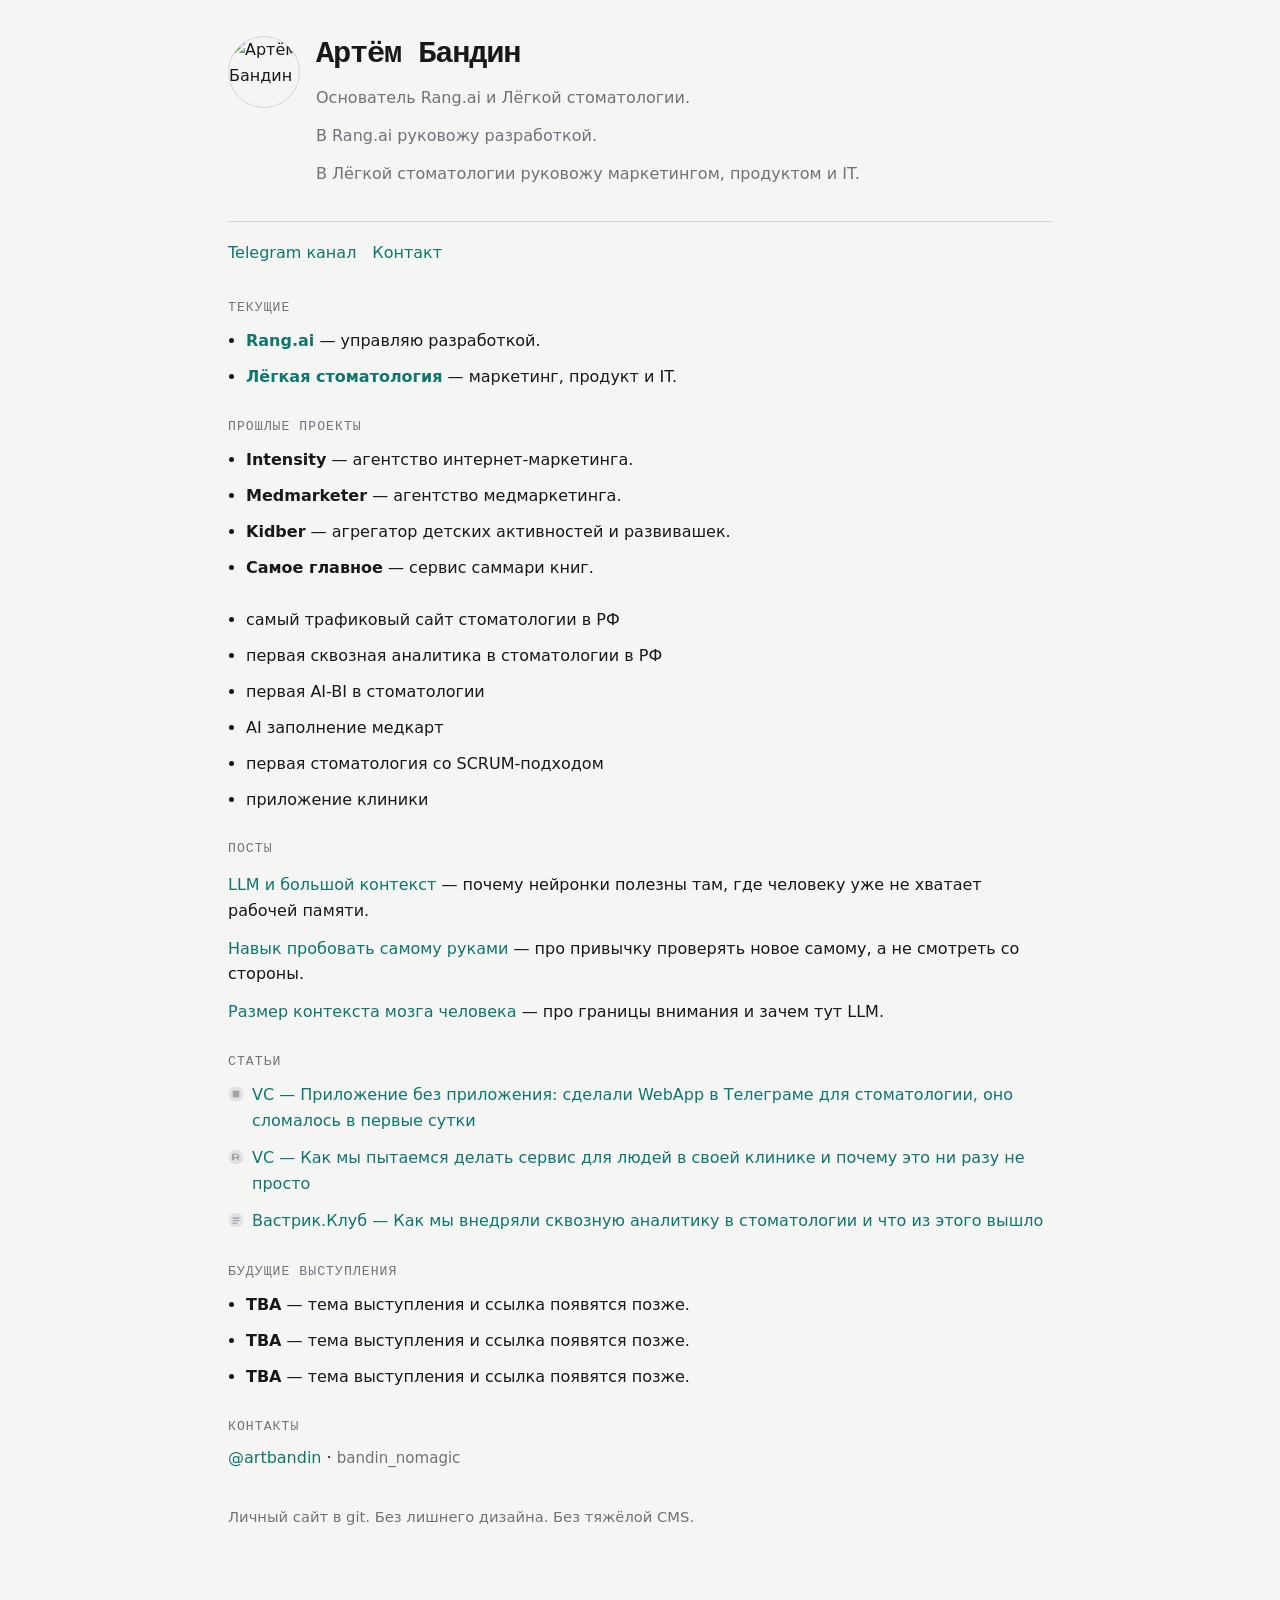
==== index.html @ 44a22ef3 "Update personal site content" ====
<!doctype html>
<html lang="ru">
<head>
  <meta charset="utf-8" />
  <meta name="viewport" content="width=device-width, initial-scale=1" />
  <meta name="robots" content="noindex, nofollow, noarchive" />
  <meta name="googlebot" content="noindex, nofollow, noarchive" />
  <title>Артём Бандин</title>
  <style>
    :root {
      --bg: #f5f5f4;
      --text: #18181b;
      --muted: #71717a;
      --accent: #0f766e;
      --line: rgba(24,24,27,.14);
      --link-bg: rgba(15,118,110,.08);
      --mono: "IBM Plex Mono", "SFMono-Regular", ui-monospace, Menlo, Consolas, monospace;
      color-scheme: light;
    }
    :root[data-theme="dark"] {
      --bg: #000000;
      --text: #e5e7eb;
      --muted: #a1a1aa;
      --accent: #f5f5f5;
      --line: rgba(255,255,255,.10);
      --link-bg: rgba(255,255,255,.05);
      color-scheme: dark;
    }
    * { box-sizing: border-box; }
    html, body { margin: 0; padding: 0; }
    body {
      font-family: Inter, ui-sans-serif, system-ui, -apple-system, BlinkMacSystemFont, "Segoe UI", sans-serif;
      background: var(--bg);
      color: var(--text);
      line-height: 1.62;
      transition: background .2s ease, color .2s ease;
    }
    .wrap { max-width: 860px; margin: 0 auto; padding: 36px 18px 64px; }
    .hero { display:grid; grid-template-columns: 72px 1fr; gap: 16px; align-items: start; padding-bottom: 22px; border-bottom: 1px solid var(--line); }
    .avatar { width: 72px; height: 72px; border-radius: 999px; object-fit: cover; border: 1px solid var(--line); display:block; }
    h1 { margin: 2px 0 0; font-size: clamp(1.25rem, 3.4vw, 1.9rem); line-height: 1.1; letter-spacing: -.04em; font-weight: 700; font-family: var(--mono); }
    p { margin: 0 0 12px; max-width: 64ch; }
    .muted { color: var(--muted); }
    .intro { margin-top: 14px; }
    .links { margin: 18px 0 30px; display:flex; flex-wrap:wrap; gap: 12px 16px; }
    a { color: var(--accent); text-decoration: none; border-bottom: 1px solid transparent; }
    a:hover { border-bottom-color: var(--accent); }
    .section { margin-top: 26px; }
    .label { display:block; margin-bottom: 8px; color: var(--muted); font-family: var(--mono); font-size: .82rem; text-transform: uppercase; letter-spacing: .08em; }
    ul { margin: 0; padding-left: 18px; }
    li { margin: 10px 0; max-width: 68ch; }
    .project { margin: 12px 0; }
    .article-item { display: flex; align-items: flex-start; gap: 8px; margin: 10px 0; }
    .site-icon { width: 16px; height: 16px; flex: 0 0 16px; margin-top: 4px; color: var(--muted); }
    .footer { margin-top: 34px; color: var(--muted); font-size: .92rem; }
    .small { font-size: .94rem; color: var(--muted); }
    @media (max-width: 700px) {
      .hero { grid-template-columns: 1fr; }
      .avatar { width: 64px; height: 64px; }
    }
  </style>
</head>
<body>
  <main class="wrap">
    <section class="hero">
      <img class="avatar" src="assets/photo.jpg" alt="Артём Бандин" />
      <div>
        <h1>Артём Бандин</h1>
        <div class="intro">
          <p class="muted">Основатель Rang.ai и Лёгкой стоматологии.</p>
          <p class="muted">В Rang.ai руковожу разработкой.</p>
          <p class="muted">В Лёгкой стоматологии руковожу маркетингом, продуктом и IT.</p>
        </div>
      </div>
    </section>

    <div class="links">
      <a href="https://t.me/bandin_nomagic" target="_blank" rel="noreferrer">Telegram канал</a>
      <a href="https://t.me/artbandin" target="_blank" rel="noreferrer">Контакт</a>
    </div>

    <div class="section">
      <span class="label">Текущие</span>
      <ul>
        <li><b><a href="https://rang.ai" target="_blank" rel="noreferrer">Rang.ai</a></b> — управляю разработкой.</li>
        <li><b><a href="https://legstom.ru" target="_blank" rel="noreferrer">Лёгкая стоматология</a></b> — маркетинг, продукт и IT.</li>
      </ul>
    </div>

    <div class="section">
      <span class="label">Прошлые проекты</span>
      <ul>
        <li><b>Intensity</b> — агентство интернет-маркетинга.</li>
        <li><b>Medmarketer</b> — агентство медмаркетинга.</li>
        <li><b>Kidber</b> — агрегатор детских активностей и развивашек.</li>
        <li><b>Самое главное</b> — сервис саммари книг.</li>
      </ul>
    </div>

    <div class="section">
      <ul>
        <li>самый трафиковый сайт стоматологии в РФ</li>
        <li>первая сквозная аналитика в стоматологии в РФ</li>
        <li>первая AI-BI в стоматологии</li>
        <li>AI заполнение медкарт</li>
        <li>первая стоматология со SCRUM-подходом</li>
        <li>приложение клиники</li>
      </ul>
    </div>

    <div class="section">
      <span class="label">Посты</span>
      <div class="project"><a href="#">LLM и большой контекст</a> — почему нейронки полезны там, где человеку уже не хватает рабочей памяти.</div>
      <div class="project"><a href="#">Навык пробовать самому руками</a> — про привычку проверять новое самому, а не смотреть со стороны.</div>
      <div class="project"><a href="#">Размер контекста мозга человека</a> — про границы внимания и зачем тут LLM.</div>
    </div>

    <div class="section">
      <span class="label">Статьи</span>
      <div class="article-item">
        <svg class="site-icon" viewBox="0 0 24 24" aria-hidden="true"><circle cx="12" cy="12" r="11" fill="currentColor" opacity=".15"/><path d="M7 7h10v10H7z" fill="currentColor" opacity=".55"/></svg>
        <a href="https://vc.ru/dev/1240147-prilozhenie-bez-prilozheniya-sdelali-webapp-v-telegrame-dlya-stomatologii-ono-slomalos-v-pervye-sutki" target="_blank" rel="noreferrer">VC — Приложение без приложения: сделали WebApp в Телеграме для стоматологии, оно сломалось в первые сутки</a>
      </div>
      <div class="article-item">
        <svg class="site-icon" viewBox="0 0 24 24" aria-hidden="true"><circle cx="12" cy="12" r="11" fill="currentColor" opacity=".15"/><path d="M6 17V7h6.5c2.7 0 4.5 1.6 4.5 4 0 1.6-.8 2.9-2.1 3.5L18 17h-3l-2-2.7H9V17H6zm3-5h3.3c1.3 0 2-.6 2-1.7S13.6 8.7 12.3 8.7H9V12z" fill="currentColor" opacity=".55"/></svg>
        <a href="https://vc.ru/offline/505120-kak-my-pytaemsya-delat-servis-dlya-lyudei-v-svoei-klinike-i-pochemu-eto-ni-razu-ne-prosto" target="_blank" rel="noreferrer">VC — Как мы пытаемся делать сервис для людей в своей клинике и почему это ни разу не просто</a>
      </div>
      <div class="article-item">
        <svg class="site-icon" viewBox="0 0 24 24" aria-hidden="true"><circle cx="12" cy="12" r="11" fill="currentColor" opacity=".15"/><path d="M7 8h10v2H7V8zm0 4h10v2H7v-2zm0 4h7v2H7v-2z" fill="currentColor" opacity=".55"/></svg>
        <a href="https://vas3k.club/post/30533/" target="_blank" rel="noreferrer">Вастрик.Клуб — Как мы внедряли сквозную аналитику в стоматологии и что из этого вышло</a>
      </div>
    </div>

    <div class="section">
      <span class="label">Будущие выступления</span>
      <ul>
        <li><b>TBA</b> — тема выступления и ссылка появятся позже.</li>
        <li><b>TBA</b> — тема выступления и ссылка появятся позже.</li>
        <li><b>TBA</b> — тема выступления и ссылка появятся позже.</li>
      </ul>
    </div>

    <div class="section">
      <span class="label">Контакты</span>
      <p><a href="https://t.me/artbandin" target="_blank" rel="noreferrer">@artbandin</a> · <a class="small" href="https://t.me/bandin_nomagic" target="_blank" rel="noreferrer">bandin_nomagic</a></p>
    </div>

    <p class="footer">Личный сайт в git. Без лишнего дизайна. Без тяжёлой CMS.</p>
  </main>
</body>
</html>
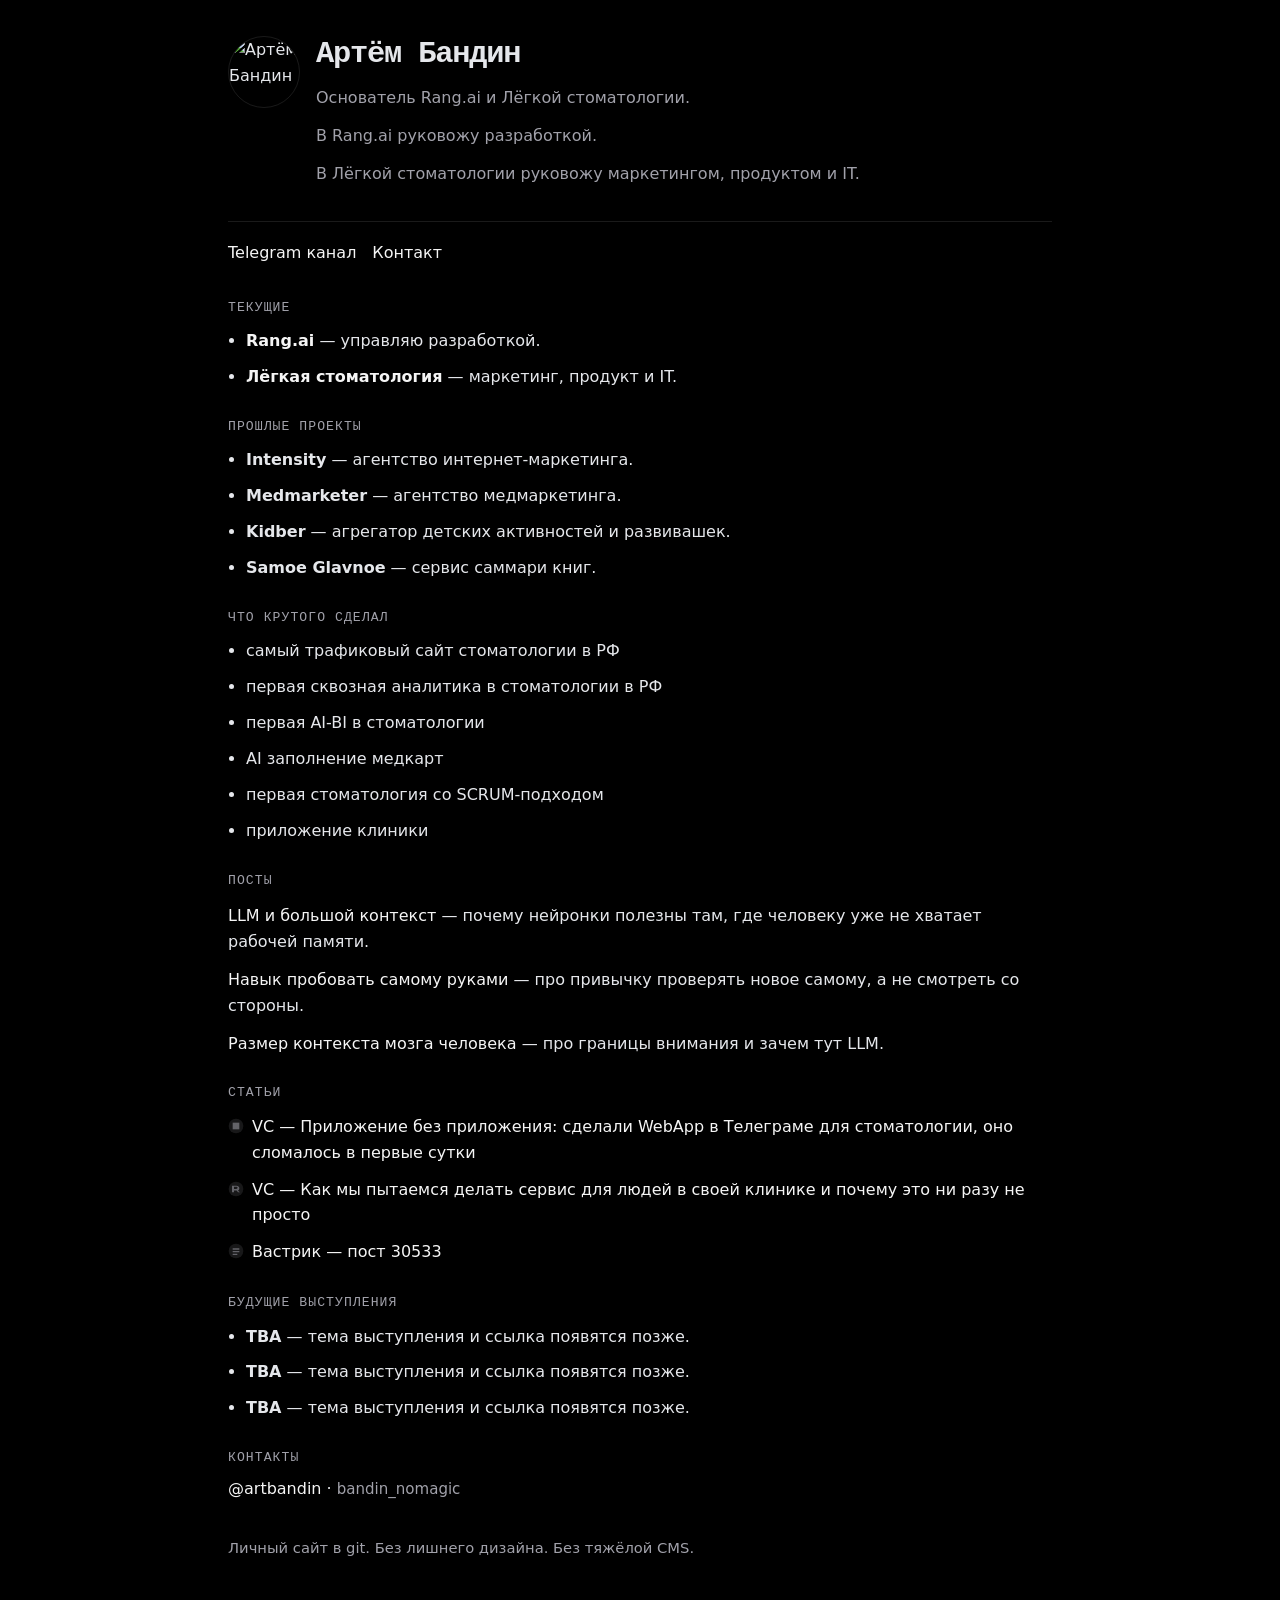
==== commit fb80dec7: "Fix default dark theme on site" ====
--- a/index.html
+++ b/index.html
@@ -1,30 +1,41 @@
 <!doctype html>
-<html lang="ru">
+<html lang="ru" data-theme="dark">
 <head>
   <meta charset="utf-8" />
   <meta name="viewport" content="width=device-width, initial-scale=1" />
   <meta name="robots" content="noindex, nofollow, noarchive" />
   <meta name="googlebot" content="noindex, nofollow, noarchive" />
+  <meta name="theme-color" content="#000000" />
   <title>Артём Бандин</title>
+  <script>
+    (function () {
+      var theme = 'dark';
+      try {
+        theme = localStorage.getItem('theme') || 'dark';
+        localStorage.setItem('theme', theme);
+      } catch (e) {}
+      document.documentElement.setAttribute('data-theme', theme);
+    })();
+  </script>
   <style>
     :root {
+      --bg: #000000;
+      --text: #e5e7eb;
+      --muted: #a1a1aa;
+      --accent: #f5f5f5;
+      --line: rgba(255,255,255,.10);
+      --link-bg: rgba(255,255,255,.05);
+      --mono: "IBM Plex Mono", "SFMono-Regular", ui-monospace, Menlo, Consolas, monospace;
+      color-scheme: dark;
+    }
+    :root[data-theme="light"] {
       --bg: #f5f5f4;
       --text: #18181b;
       --muted: #71717a;
       --accent: #0f766e;
       --line: rgba(24,24,27,.14);
       --link-bg: rgba(15,118,110,.08);
-      --mono: "IBM Plex Mono", "SFMono-Regular", ui-monospace, Menlo, Consolas, monospace;
       color-scheme: light;
-    }
-    :root[data-theme="dark"] {
-      --bg: #000000;
-      --text: #e5e7eb;
-      --muted: #a1a1aa;
-      --accent: #f5f5f5;
-      --line: rgba(255,255,255,.10);
-      --link-bg: rgba(255,255,255,.05);
-      color-scheme: dark;
     }
     * { box-sizing: border-box; }
     html, body { margin: 0; padding: 0; }
@@ -93,11 +104,12 @@
         <li><b>Intensity</b> — агентство интернет-маркетинга.</li>
         <li><b>Medmarketer</b> — агентство медмаркетинга.</li>
         <li><b>Kidber</b> — агрегатор детских активностей и развивашек.</li>
-        <li><b>Самое главное</b> — сервис саммари книг.</li>
+        <li><b>Samoe Glavnoe</b> — сервис саммари книг.</li>
       </ul>
     </div>
 
     <div class="section">
+      <span class="label">Что крутого сделал</span>
       <ul>
         <li>самый трафиковый сайт стоматологии в РФ</li>
         <li>первая сквозная аналитика в стоматологии в РФ</li>
@@ -127,7 +139,7 @@
       </div>
       <div class="article-item">
         <svg class="site-icon" viewBox="0 0 24 24" aria-hidden="true"><circle cx="12" cy="12" r="11" fill="currentColor" opacity=".15"/><path d="M7 8h10v2H7V8zm0 4h10v2H7v-2zm0 4h7v2H7v-2z" fill="currentColor" opacity=".55"/></svg>
-        <a href="https://vas3k.club/post/30533/" target="_blank" rel="noreferrer">Вастрик.Клуб — Как мы внедряли сквозную аналитику в стоматологии и что из этого вышло</a>
+        <a href="https://vas3k.club/post/30533/" target="_blank" rel="noreferrer">Вастрик — пост 30533</a>
       </div>
     </div>
 
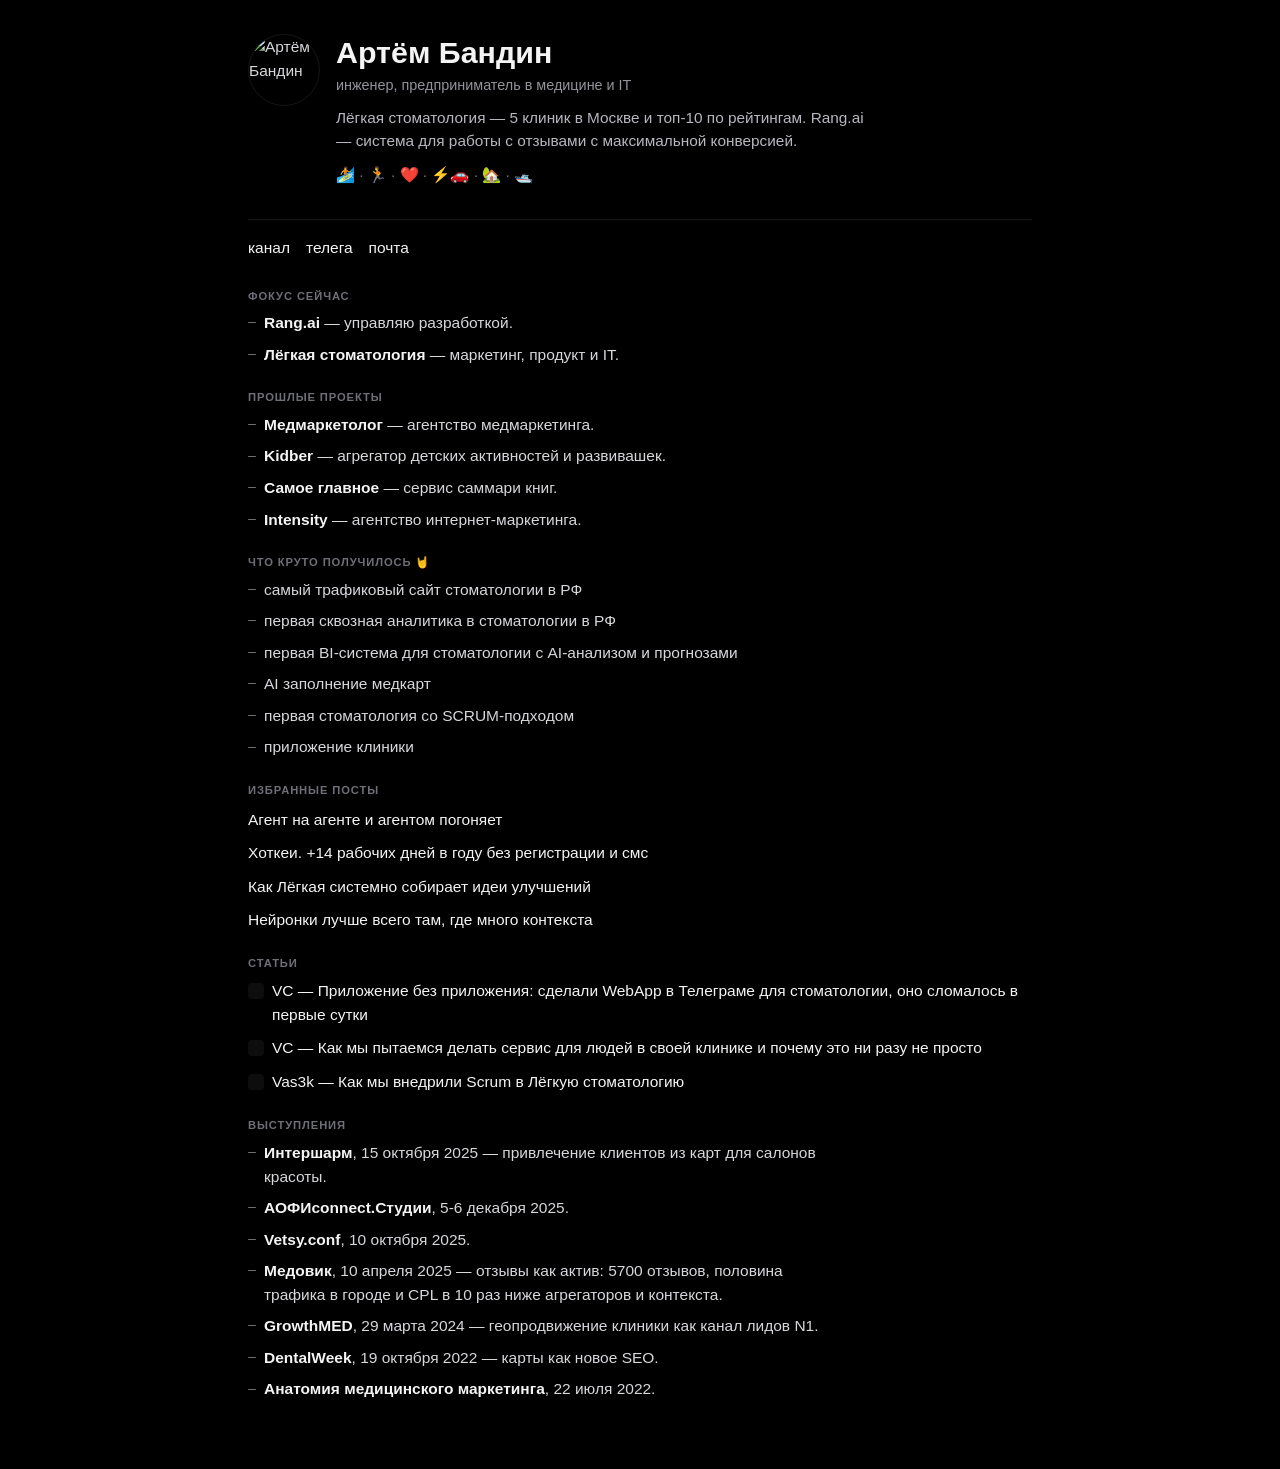
==== commit cb3fb0f4: "Update personal site content and SEO" ====
--- a/index.html
+++ b/index.html
@@ -3,10 +3,43 @@
 <head>
   <meta charset="utf-8" />
   <meta name="viewport" content="width=device-width, initial-scale=1" />
-  <meta name="robots" content="noindex, nofollow, noarchive" />
-  <meta name="googlebot" content="noindex, nofollow, noarchive" />
+  <meta name="author" content="Артём Бандин" />
+  <meta name="description" content="Артём Бандин — Rang.ai, Лёгкая стоматология, проекты, статьи, выступления и заметки о продукте, маркетинге, AI и развитии бизнеса." />
+  <meta name="robots" content="index, follow, max-image-preview:large" />
+  <meta name="googlebot" content="index, follow, max-image-preview:large" />
   <meta name="theme-color" content="#000000" />
-  <title>Артём Бандин</title>
+  <title>Артём Бандин — проекты, статьи и выступления</title>
+  <link rel="canonical" href="https://artbandin.github.io/artem-personal-site/" />
+  <link rel="icon" href="assets/profile-photo.svg" type="image/svg+xml" />
+  <link rel="alternate" hreflang="ru" href="https://artbandin.github.io/artem-personal-site/" />
+  <meta property="og:locale" content="ru_RU" />
+  <meta property="og:type" content="website" />
+  <meta property="og:site_name" content="Артём Бандин" />
+  <meta property="og:title" content="Артём Бандин — проекты, статьи и выступления" />
+  <meta property="og:description" content="Rang.ai, Лёгкая стоматология, прошлые проекты, статьи, выступления и заметки о продукте, маркетинге и AI." />
+  <meta property="og:url" content="https://artbandin.github.io/artem-personal-site/" />
+  <meta property="og:image" content="https://artbandin.github.io/artem-personal-site/assets/photo.jpg" />
+  <meta property="og:image:alt" content="Артём Бандин" />
+  <meta name="twitter:card" content="summary_large_image" />
+  <meta name="twitter:title" content="Артём Бандин — проекты, статьи и выступления" />
+  <meta name="twitter:description" content="Rang.ai, Лёгкая стоматология, статьи, выступления и заметки о продукте, маркетинге и AI." />
+  <meta name="twitter:image" content="https://artbandin.github.io/artem-personal-site/assets/photo.jpg" />
+  <script type="application/ld+json">
+    {
+      "@context": "https://schema.org",
+      "@type": "Person",
+      "name": "Артём Бандин",
+      "url": "https://artbandin.github.io/artem-personal-site/",
+      "image": "https://artbandin.github.io/artem-personal-site/assets/photo.jpg",
+      "jobTitle": "Основатель и продуктовый лидер",
+      "sameAs": [
+        "https://t.me/artbandin",
+        "https://t.me/bandin_nomagic",
+        "https://rang.ai",
+        "https://legstom.ru"
+      ]
+    }
+  </script>
   <script>
     (function () {
       var theme = 'dark';
@@ -20,18 +53,24 @@
   <style>
     :root {
       --bg: #000000;
-      --text: #e5e7eb;
-      --muted: #a1a1aa;
-      --accent: #f5f5f5;
-      --line: rgba(255,255,255,.10);
+      --text: #d7d7dc;
+      --strong: #f4f4f5;
+      --muted: #92929a;
+      --faint: #6f6f78;
+      --accent: #f4f4f5;
+      --line: rgba(255,255,255,.085);
       --link-bg: rgba(255,255,255,.05);
       --mono: "IBM Plex Mono", "SFMono-Regular", ui-monospace, Menlo, Consolas, monospace;
+      --sans: "Söhne", "Inter", "SF Pro Text", -apple-system, BlinkMacSystemFont, "Segoe UI", sans-serif;
+      --display: "Söhne", "Inter Display", "SF Pro Display", -apple-system, BlinkMacSystemFont, "Segoe UI", sans-serif;
       color-scheme: dark;
     }
     :root[data-theme="light"] {
       --bg: #f5f5f4;
       --text: #18181b;
+      --strong: #09090b;
       --muted: #71717a;
+      --faint: #a1a1aa;
       --accent: #0f766e;
       --line: rgba(24,24,27,.14);
       --link-bg: rgba(15,118,110,.08);
@@ -40,58 +79,71 @@
     * { box-sizing: border-box; }
     html, body { margin: 0; padding: 0; }
     body {
-      font-family: Inter, ui-sans-serif, system-ui, -apple-system, BlinkMacSystemFont, "Segoe UI", sans-serif;
+      font-family: var(--sans);
       background: var(--bg);
       color: var(--text);
-      line-height: 1.62;
+      font-size: 15.5px;
+      line-height: 1.52;
+      letter-spacing: 0;
+      font-feature-settings: "kern" 1, "liga" 1, "calt" 1;
+      -webkit-font-smoothing: antialiased;
+      text-rendering: optimizeLegibility;
       transition: background .2s ease, color .2s ease;
     }
-    .wrap { max-width: 860px; margin: 0 auto; padding: 36px 18px 64px; }
-    .hero { display:grid; grid-template-columns: 72px 1fr; gap: 16px; align-items: start; padding-bottom: 22px; border-bottom: 1px solid var(--line); }
+    .wrap { max-width: 820px; margin: 0 auto; padding: 34px 18px 60px; }
+    .hero { display:grid; grid-template-columns: 72px 1fr; gap: 16px; align-items: start; padding-bottom: 20px; border-bottom: 1px solid var(--line); }
     .avatar { width: 72px; height: 72px; border-radius: 999px; object-fit: cover; border: 1px solid var(--line); display:block; }
-    h1 { margin: 2px 0 0; font-size: clamp(1.25rem, 3.4vw, 1.9rem); line-height: 1.1; letter-spacing: -.04em; font-weight: 700; font-family: var(--mono); }
+    h1 { margin: 2px 0 0; color: var(--strong); font-family: var(--display); font-size: clamp(1.45rem, 3.6vw, 1.9rem); line-height: 1.08; letter-spacing: 0; font-weight: 620; }
+    .role { margin: 6px 0 0; color: var(--muted); font-size: .9rem; line-height: 1.4; }
     p { margin: 0 0 12px; max-width: 64ch; }
     .muted { color: var(--muted); }
-    .intro { margin-top: 14px; }
-    .links { margin: 18px 0 30px; display:flex; flex-wrap:wrap; gap: 12px 16px; }
+    .intro { margin-top: 12px; }
+    .intro p { font-size: clamp(.9rem, 2.25vw, .96rem); line-height: 1.48; }
+    .intro p:first-child { color: #b7b7bf; }
+    .intro p:last-child { color: var(--faint); }
+    .links { margin: 16px 0 28px; display:flex; flex-wrap:wrap; gap: 10px 16px; }
     a { color: var(--accent); text-decoration: none; border-bottom: 1px solid transparent; }
     a:hover { border-bottom-color: var(--accent); }
-    .section { margin-top: 26px; }
-    .label { display:block; margin-bottom: 8px; color: var(--muted); font-family: var(--mono); font-size: .82rem; text-transform: uppercase; letter-spacing: .08em; }
-    ul { margin: 0; padding-left: 18px; }
-    li { margin: 10px 0; max-width: 68ch; }
-    .project { margin: 12px 0; }
-    .article-item { display: flex; align-items: flex-start; gap: 8px; margin: 10px 0; }
-    .site-icon { width: 16px; height: 16px; flex: 0 0 16px; margin-top: 4px; color: var(--muted); }
+    b { color: var(--strong); font-weight: 620; }
+    .section { margin-top: 24px; }
+    .label { display:block; margin: 0 0 8px; color: var(--faint); font-family: var(--sans); font-size: .7rem; font-weight: 650; line-height: 1.3; text-transform: uppercase; letter-spacing: .08em; }
+    ul { margin: 0; padding: 0; list-style: none; }
+    li { position: relative; margin: 8px 0; padding-left: 16px; max-width: 68ch; color: var(--text); }
+    li::before { content: ""; position: absolute; left: 0; top: .72em; width: 8px; height: 1px; border-radius: 999px; background: var(--faint); }
+    .project { margin: 10px 0; color: var(--text); }
+    .article-item { display: flex; align-items: flex-start; gap: 8px; margin: 9px 0; color: var(--text); }
+    .site-icon { width: 16px; height: 16px; flex: 0 0 16px; margin-top: 4px; border-radius: 4px; background: var(--link-bg); }
     .footer { margin-top: 34px; color: var(--muted); font-size: .92rem; }
     .small { font-size: .94rem; color: var(--muted); }
     @media (max-width: 700px) {
       .hero { grid-template-columns: 1fr; }
       .avatar { width: 64px; height: 64px; }
+      .wrap { padding-top: 30px; }
     }
   </style>
 </head>
 <body>
   <main class="wrap">
     <section class="hero">
-      <img class="avatar" src="assets/photo.jpg" alt="Артём Бандин" />
+      <img class="avatar" src="assets/photo.jpg" alt="Артём Бандин" width="72" height="72" fetchpriority="high" decoding="async" />
       <div>
         <h1>Артём Бандин</h1>
+        <p class="role">инженер, предприниматель в медицине и IT</p>
         <div class="intro">
-          <p class="muted">Основатель Rang.ai и Лёгкой стоматологии.</p>
-          <p class="muted">В Rang.ai руковожу разработкой.</p>
-          <p class="muted">В Лёгкой стоматологии руковожу маркетингом, продуктом и IT.</p>
+          <p class="muted">Лёгкая стоматология — 5 клиник в Москве и топ-10 по рейтингам. Rang.ai — система для работы с отзывами с максимальной конверсией.</p>
+          <p class="muted">🏄 · 🏃 · ❤️ · ⚡🚗 · 🏡 · 🛥️</p>
         </div>
       </div>
     </section>
 
     <div class="links">
-      <a href="https://t.me/bandin_nomagic" target="_blank" rel="noreferrer">Telegram канал</a>
-      <a href="https://t.me/artbandin" target="_blank" rel="noreferrer">Контакт</a>
-    </div>
-
-    <div class="section">
-      <span class="label">Текущие</span>
+      <a href="https://t.me/bandin_nomagic" target="_blank" rel="noreferrer">канал</a>
+      <a href="https://t.me/artbandin" target="_blank" rel="noreferrer">телега</a>
+      <a href="mailto:art@bandin.ru">почта</a>
+    </div>
+
+    <div class="section">
+      <h2 class="label">Фокус сейчас</h2>
       <ul>
         <li><b><a href="https://rang.ai" target="_blank" rel="noreferrer">Rang.ai</a></b> — управляю разработкой.</li>
         <li><b><a href="https://legstom.ru" target="_blank" rel="noreferrer">Лёгкая стоматология</a></b> — маркетинг, продукт и IT.</li>
@@ -99,21 +151,21 @@
     </div>
 
     <div class="section">
-      <span class="label">Прошлые проекты</span>
-      <ul>
+      <h2 class="label">Прошлые проекты</h2>
+      <ul>
+        <li><b>Медмаркетолог</b> — агентство медмаркетинга.</li>
+        <li><b>Kidber</b> — агрегатор детских активностей и развивашек.</li>
+        <li><b>Самое главное</b> — сервис саммари книг.</li>
         <li><b>Intensity</b> — агентство интернет-маркетинга.</li>
-        <li><b>Medmarketer</b> — агентство медмаркетинга.</li>
-        <li><b>Kidber</b> — агрегатор детских активностей и развивашек.</li>
-        <li><b>Samoe Glavnoe</b> — сервис саммари книг.</li>
-      </ul>
-    </div>
-
-    <div class="section">
-      <span class="label">Что крутого сделал</span>
+      </ul>
+    </div>
+
+    <div class="section">
+      <h2 class="label">Что круто получилось 🤘</h2>
       <ul>
         <li>самый трафиковый сайт стоматологии в РФ</li>
         <li>первая сквозная аналитика в стоматологии в РФ</li>
-        <li>первая AI-BI в стоматологии</li>
+        <li>первая BI-система для стоматологии с AI-анализом и прогнозами</li>
         <li>AI заполнение медкарт</li>
         <li>первая стоматология со SCRUM-подходом</li>
         <li>приложение клиники</li>
@@ -121,43 +173,94 @@
     </div>
 
     <div class="section">
-      <span class="label">Посты</span>
-      <div class="project"><a href="#">LLM и большой контекст</a> — почему нейронки полезны там, где человеку уже не хватает рабочей памяти.</div>
-      <div class="project"><a href="#">Навык пробовать самому руками</a> — про привычку проверять новое самому, а не смотреть со стороны.</div>
-      <div class="project"><a href="#">Размер контекста мозга человека</a> — про границы внимания и зачем тут LLM.</div>
-    </div>
-
-    <div class="section">
-      <span class="label">Статьи</span>
+      <h2 class="label">Избранные посты</h2>
+      <div id="posts">
+        <div class="project"><a href="https://t.me/bandin_nomagic/70" target="_blank" rel="noreferrer">Агент на агенте и агентом погоняет</a></div>
+        <div class="project"><a href="https://t.me/bandin_nomagic/68" target="_blank" rel="noreferrer">Хоткеи. +14 рабочих дней в году без регистрации и смс</a></div>
+        <div class="project"><a href="https://t.me/bandin_nomagic/67" target="_blank" rel="noreferrer">Как Лёгкая системно собирает идеи улучшений</a></div>
+        <div class="project"><a href="https://t.me/bandin_nomagic/73" target="_blank" rel="noreferrer">Нейронки лучше всего там, где много контекста</a></div>
+      </div>
+    </div>
+
+    <div class="section">
+      <h2 class="label">Статьи</h2>
       <div class="article-item">
-        <svg class="site-icon" viewBox="0 0 24 24" aria-hidden="true"><circle cx="12" cy="12" r="11" fill="currentColor" opacity=".15"/><path d="M7 7h10v10H7z" fill="currentColor" opacity=".55"/></svg>
+        <img class="site-icon" src="https://vc.ru/assets/favicon-32x32.png" alt="" aria-hidden="true" loading="lazy" />
         <a href="https://vc.ru/dev/1240147-prilozhenie-bez-prilozheniya-sdelali-webapp-v-telegrame-dlya-stomatologii-ono-slomalos-v-pervye-sutki" target="_blank" rel="noreferrer">VC — Приложение без приложения: сделали WebApp в Телеграме для стоматологии, оно сломалось в первые сутки</a>
       </div>
       <div class="article-item">
-        <svg class="site-icon" viewBox="0 0 24 24" aria-hidden="true"><circle cx="12" cy="12" r="11" fill="currentColor" opacity=".15"/><path d="M6 17V7h6.5c2.7 0 4.5 1.6 4.5 4 0 1.6-.8 2.9-2.1 3.5L18 17h-3l-2-2.7H9V17H6zm3-5h3.3c1.3 0 2-.6 2-1.7S13.6 8.7 12.3 8.7H9V12z" fill="currentColor" opacity=".55"/></svg>
+        <img class="site-icon" src="https://vc.ru/assets/favicon-32x32.png" alt="" aria-hidden="true" loading="lazy" />
         <a href="https://vc.ru/offline/505120-kak-my-pytaemsya-delat-servis-dlya-lyudei-v-svoei-klinike-i-pochemu-eto-ni-razu-ne-prosto" target="_blank" rel="noreferrer">VC — Как мы пытаемся делать сервис для людей в своей клинике и почему это ни разу не просто</a>
       </div>
       <div class="article-item">
-        <svg class="site-icon" viewBox="0 0 24 24" aria-hidden="true"><circle cx="12" cy="12" r="11" fill="currentColor" opacity=".15"/><path d="M7 8h10v2H7V8zm0 4h10v2H7v-2zm0 4h7v2H7v-2z" fill="currentColor" opacity=".55"/></svg>
-        <a href="https://vas3k.club/post/30533/" target="_blank" rel="noreferrer">Вастрик — пост 30533</a>
-      </div>
-    </div>
-
-    <div class="section">
-      <span class="label">Будущие выступления</span>
-      <ul>
-        <li><b>TBA</b> — тема выступления и ссылка появятся позже.</li>
-        <li><b>TBA</b> — тема выступления и ссылка появятся позже.</li>
-        <li><b>TBA</b> — тема выступления и ссылка появятся позже.</li>
-      </ul>
-    </div>
-
-    <div class="section">
-      <span class="label">Контакты</span>
-      <p><a href="https://t.me/artbandin" target="_blank" rel="noreferrer">@artbandin</a> · <a class="small" href="https://t.me/bandin_nomagic" target="_blank" rel="noreferrer">bandin_nomagic</a></p>
-    </div>
-
-    <p class="footer">Личный сайт в git. Без лишнего дизайна. Без тяжёлой CMS.</p>
+        <img class="site-icon" src="https://vas3k.club/static/images/favicon/favicon-32x32.png" alt="" aria-hidden="true" loading="lazy" />
+        <a href="https://vas3k.club/post/30533/" target="_blank" rel="noreferrer">Vas3k — Как мы внедрили Scrum в Лёгкую стоматологию</a>
+      </div>
+    </div>
+
+    <div class="section">
+      <h2 class="label">Выступления</h2>
+      <ul>
+        <li><b>Интершарм</b>, 15 октября 2025 — привлечение клиентов из карт для салонов красоты.</li>
+        <li><b>АОФИconnect.Студии</b>, 5-6 декабря 2025.</li>
+        <li><b>Vetsy.conf</b>, 10 октября 2025.</li>
+        <li><b>Медовик</b>, 10 апреля 2025 — отзывы как актив: 5700 отзывов, половина трафика в городе и CPL в 10 раз ниже агрегаторов и контекста.</li>
+        <li><b>GrowthMED</b>, 29 марта 2024 — геопродвижение клиники как канал лидов N1.</li>
+        <li><b>DentalWeek</b>, 19 октября 2022 — карты как новое SEO.</li>
+        <li><b>Анатомия медицинского маркетинга</b>, 22 июля 2022.</li>
+      </ul>
+    </div>
+
   </main>
+  <script>
+    (function () {
+      var container = document.getElementById('posts');
+      if (!container) return;
+
+      function parsePost(line) {
+        var match = line.match(/^- \[([^\]]+)\]\(([^)]+)\)(?:\s+[—-]\s+(.+))?$/);
+        if (!match) return null;
+        return {
+          title: match[1],
+          url: match[2],
+          description: match[3] || ''
+        };
+      }
+
+      function renderPost(post) {
+        var item = document.createElement('div');
+        item.className = 'project';
+
+        var link = document.createElement('a');
+        link.href = post.url;
+        link.textContent = post.title;
+        if (!post.url.startsWith('#')) {
+          link.target = '_blank';
+          link.rel = 'noreferrer';
+        }
+
+        item.appendChild(link);
+        if (post.description) {
+          item.appendChild(document.createTextNode(' — ' + post.description));
+        }
+        return item;
+      }
+
+      fetch('posts.md?v=selected-2026-04-23', { cache: 'no-store' })
+        .then(function (response) {
+          if (!response.ok) throw new Error('posts.md is unavailable');
+          return response.text();
+        })
+        .then(function (markdown) {
+          var posts = markdown.split('\n').map(function (line) {
+            return parsePost(line.trim());
+          }).filter(Boolean);
+
+          if (!posts.length) return;
+          container.replaceChildren.apply(container, posts.map(renderPost));
+        })
+        .catch(function () {});
+    })();
+  </script>
 </body>
 </html>
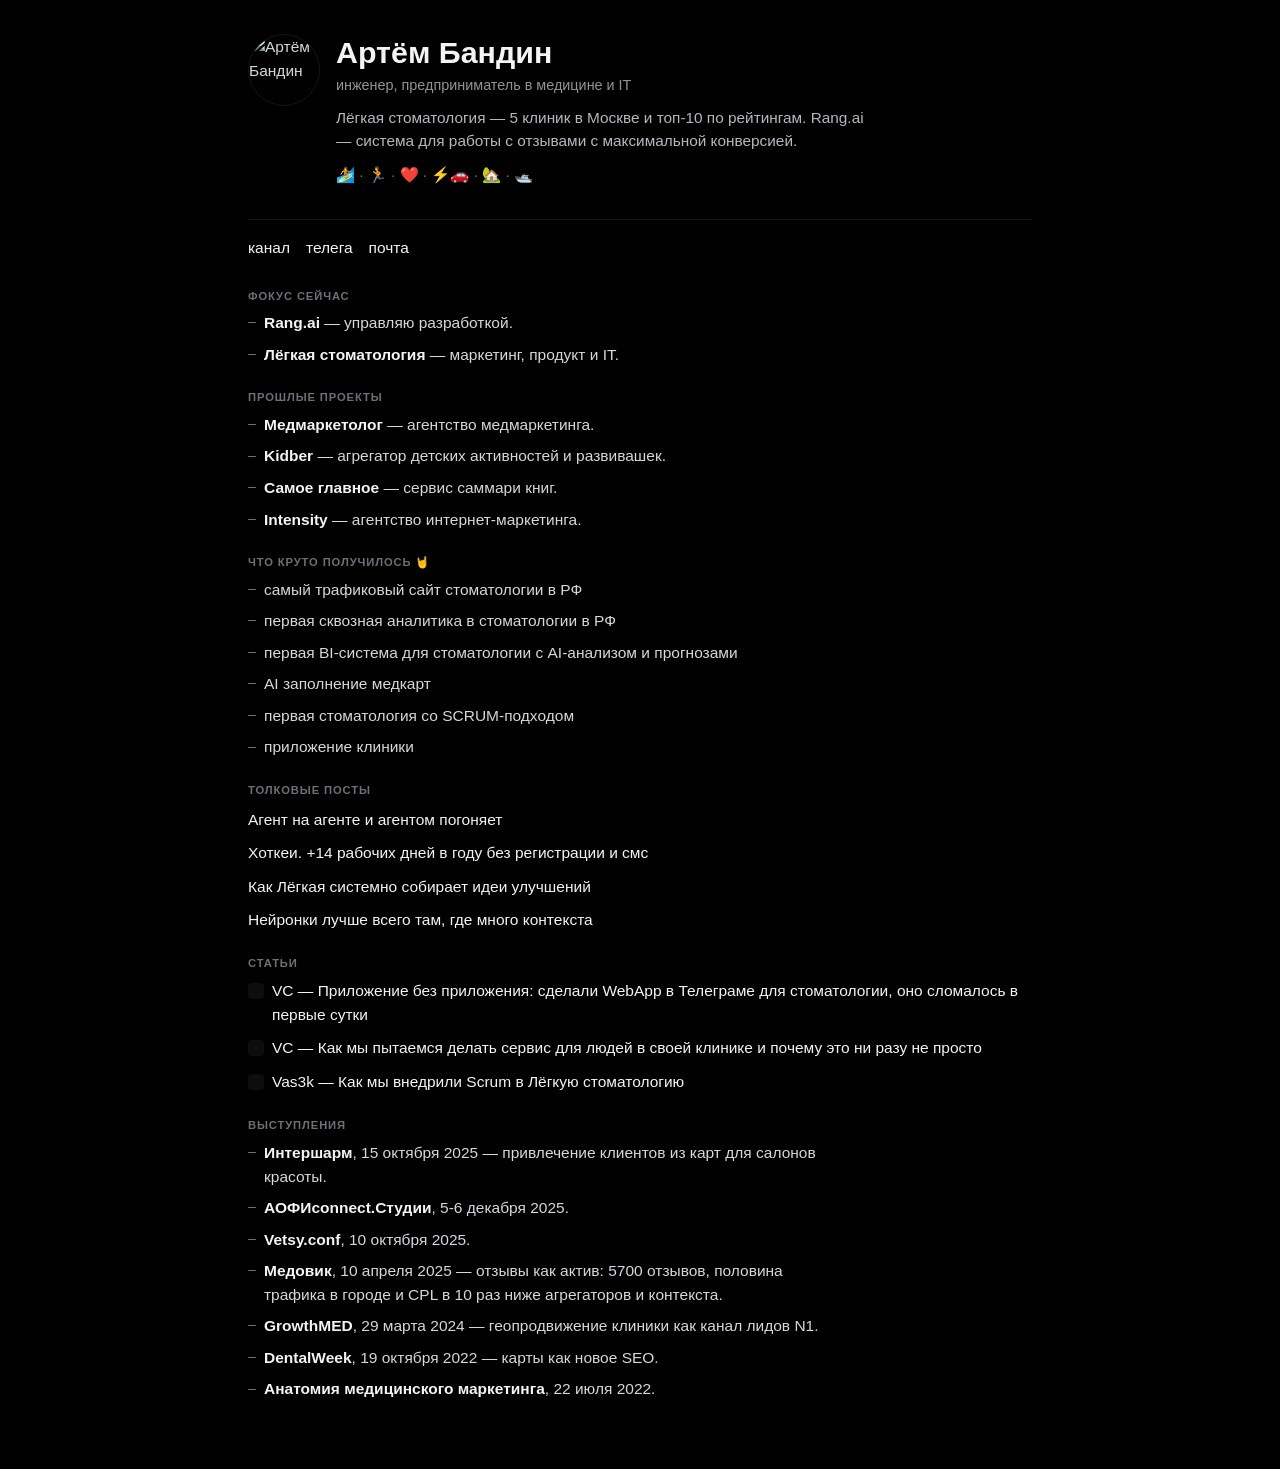
==== commit c6719b5e: "Clean up repo for public release" ====
--- a/index.html
+++ b/index.html
@@ -173,7 +173,7 @@
     </div>
 
     <div class="section">
-      <h2 class="label">Избранные посты</h2>
+      <h2 class="label">Толковые посты</h2>
       <div id="posts">
         <div class="project"><a href="https://t.me/bandin_nomagic/70" target="_blank" rel="noreferrer">Агент на агенте и агентом погоняет</a></div>
         <div class="project"><a href="https://t.me/bandin_nomagic/68" target="_blank" rel="noreferrer">Хоткеи. +14 рабочих дней в году без регистрации и смс</a></div>
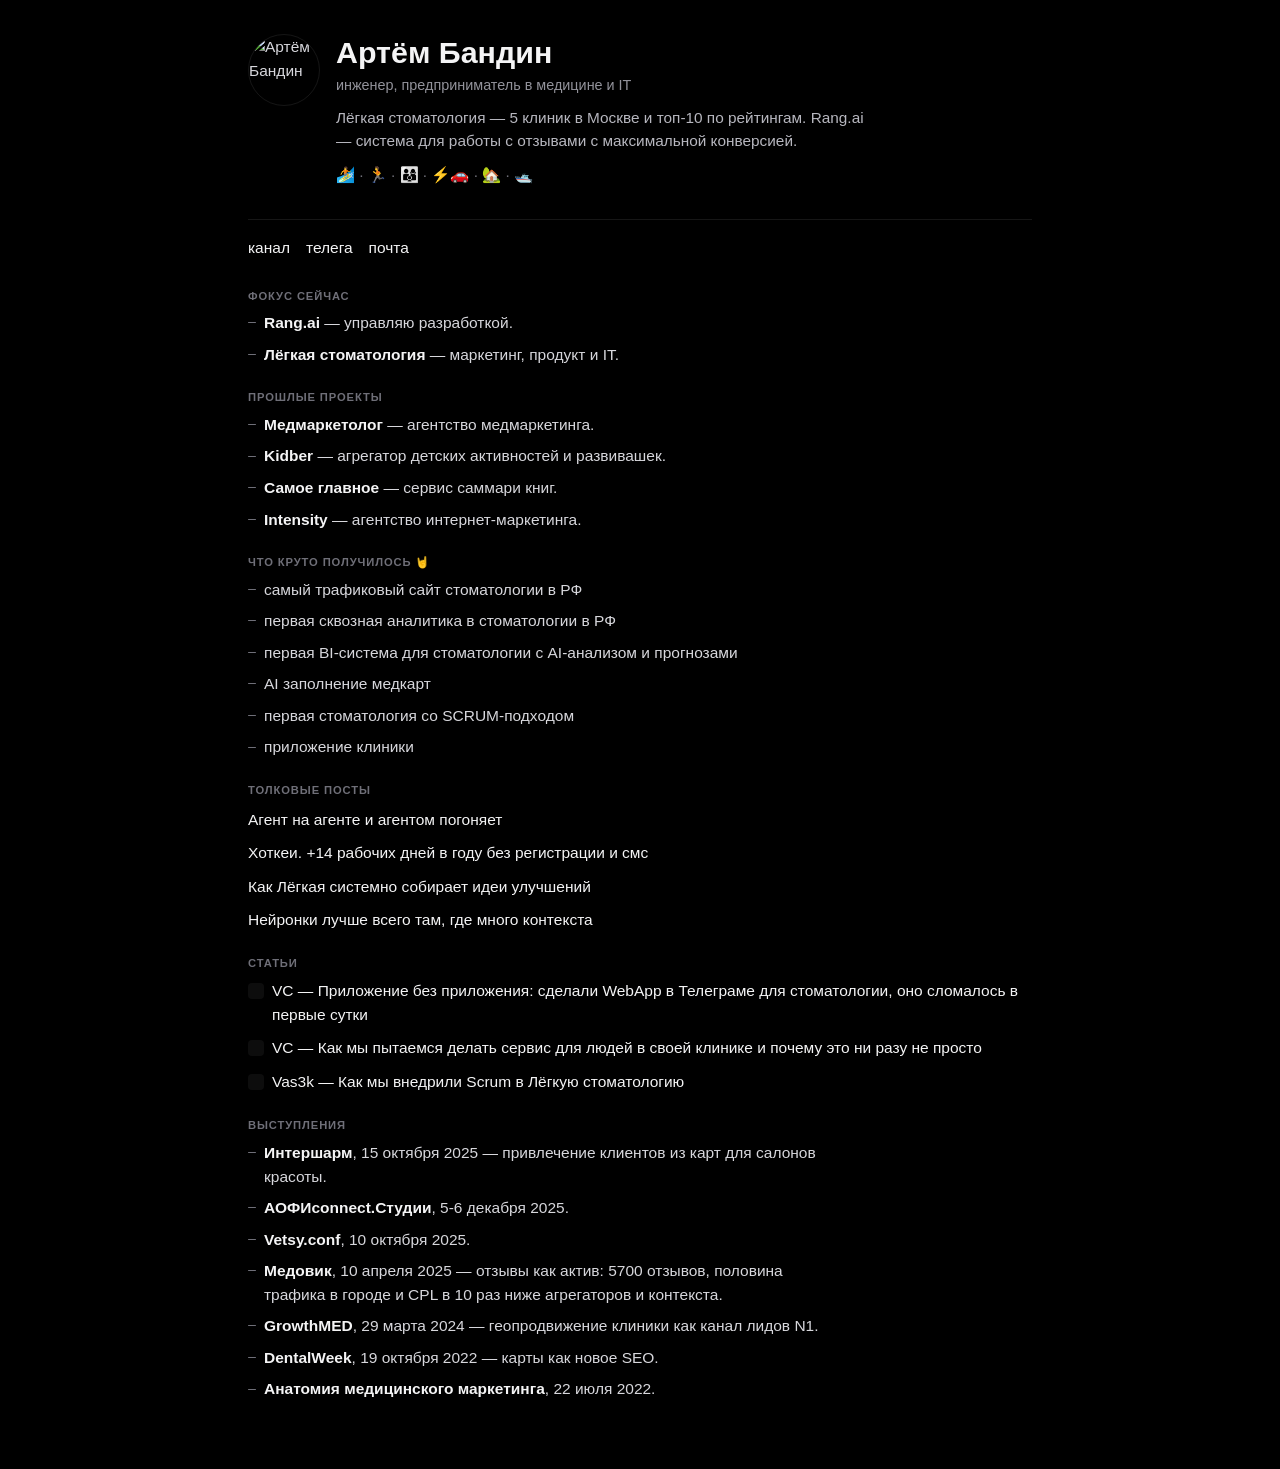
==== commit 1dbfdc06: "Update family emoji" ====
--- a/index.html
+++ b/index.html
@@ -131,7 +131,7 @@
         <p class="role">инженер, предприниматель в медицине и IT</p>
         <div class="intro">
           <p class="muted">Лёгкая стоматология — 5 клиник в Москве и топ-10 по рейтингам. Rang.ai — система для работы с отзывами с максимальной конверсией.</p>
-          <p class="muted">🏄 · 🏃 · ❤️ · ⚡🚗 · 🏡 · 🛥️</p>
+          <p class="muted">🏄 · 🏃 · 👨‍👩‍👦 · ⚡🚗 · 🏡 · 🛥️</p>
         </div>
       </div>
     </section>
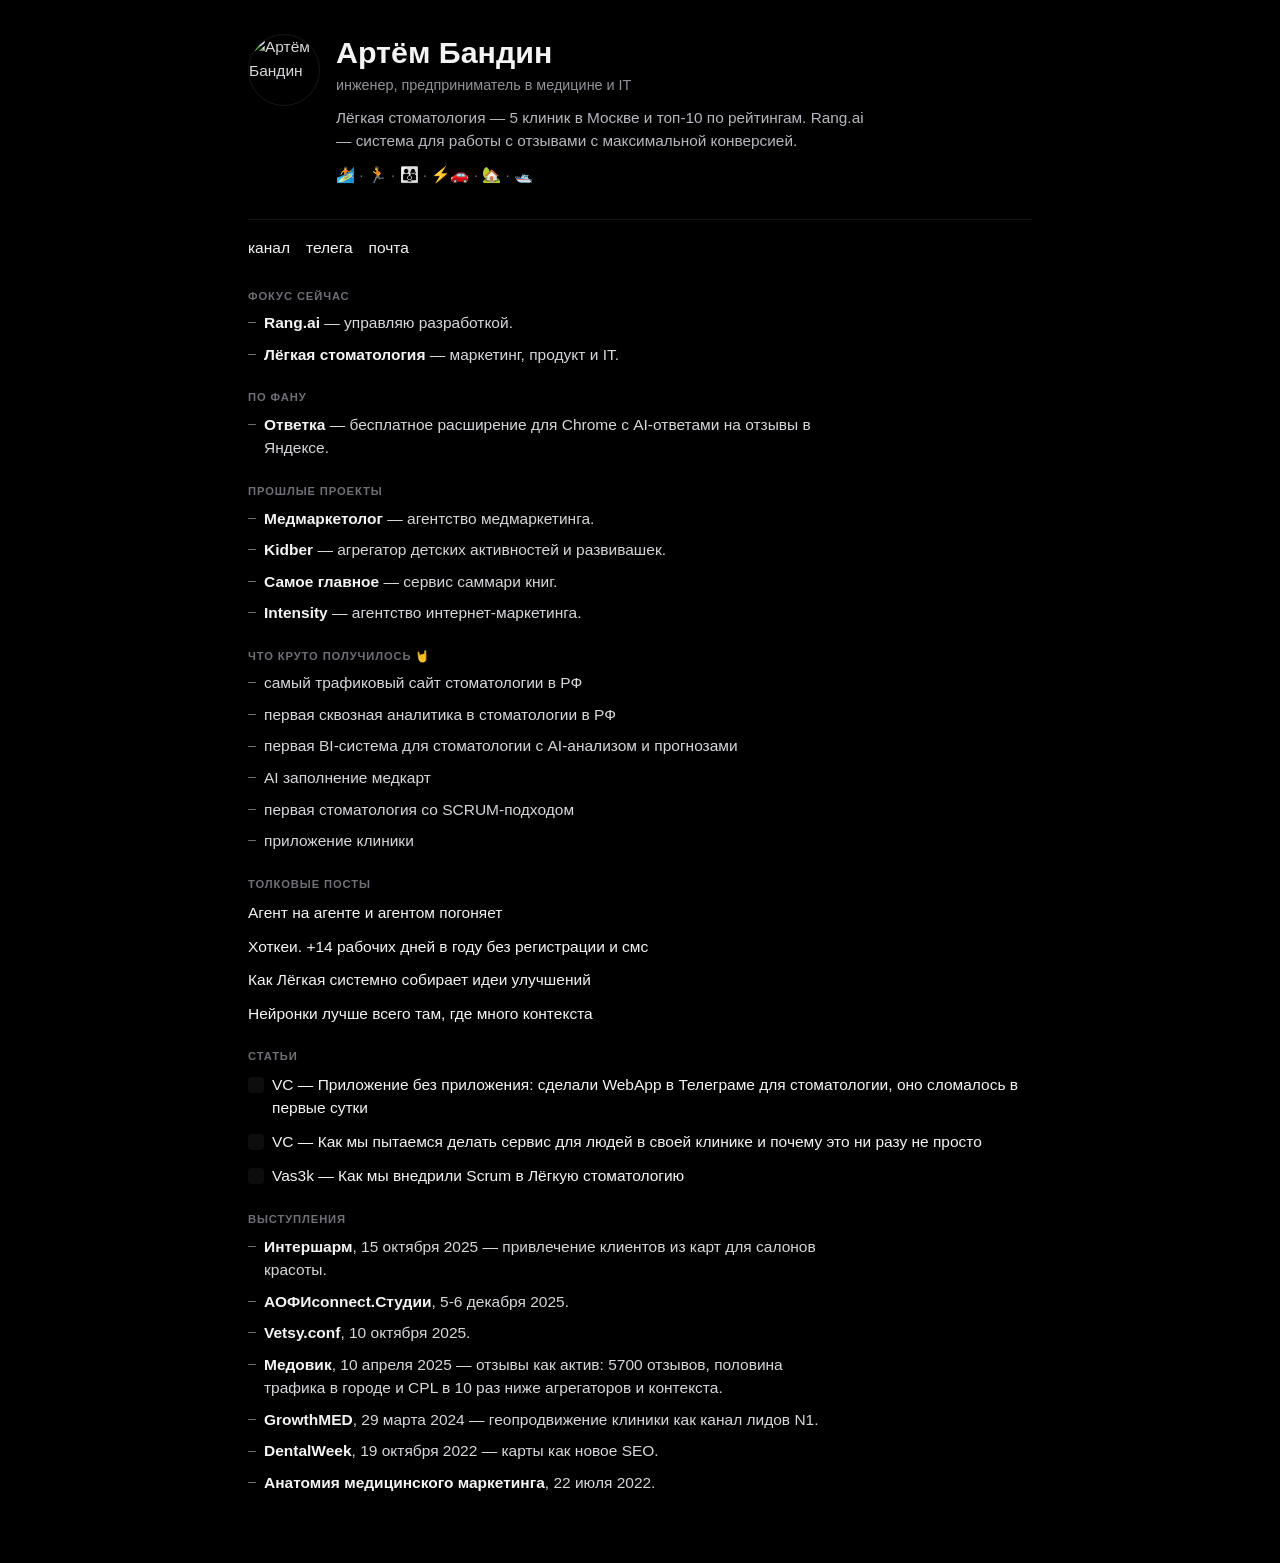
==== commit 240235a3: "Add link to "Ответка" Chrome extension in index.html" ====
--- a/index.html
+++ b/index.html
@@ -36,7 +36,8 @@
         "https://t.me/artbandin",
         "https://t.me/bandin_nomagic",
         "https://rang.ai",
-        "https://legstom.ru"
+        "https://legstom.ru",
+        "https://chrome.google.com/webstore/detail/hnegkcechicgaiejelkjnchcdhhalefm"
       ]
     }
   </script>
@@ -121,6 +122,7 @@
       .wrap { padding-top: 30px; }
     }
   </style>
+   <!-- Yandex.Metrika counter --> <script type="text/javascript">     (function(m,e,t,r,i,k,a){         m[i]=m[i]||function(){(m[i].a=m[i].a||[]).push(arguments)};         m[i].l=1*new Date();         for (var j = 0; j < document.scripts.length; j++) {if (document.scripts[j].src === r) { return; }}         k=e.createElement(t),a=e.getElementsByTagName(t)[0],k.async=1,k.src=r,a.parentNode.insertBefore(k,a)     })(window, document,'script','https://mc.yandex.ru/metrika/tag.js?id=62373976', 'ym');      ym(62373976, 'init', {ssr:true, clickmap:true, referrer: document.referrer, url: location.href, accurateTrackBounce:true, trackLinks:true}); </script> <noscript><div><img src="https://mc.yandex.ru/watch/62373976" style="position:absolute; left:-9999px;" alt="" /></div></noscript> <!-- /Yandex.Metrika counter -->   
 </head>
 <body>
   <main class="wrap">
@@ -151,6 +153,13 @@
     </div>
 
     <div class="section">
+      <h2 class="label">По фану</h2>
+      <ul>
+        <li><b><a href="https://chrome.google.com/webstore/detail/hnegkcechicgaiejelkjnchcdhhalefm" target="_blank" rel="noreferrer">Ответка</a></b> — бесплатное расширение для Chrome с AI-ответами на отзывы в Яндексе.</li>
+      </ul>
+    </div>
+
+    <div class="section">
       <h2 class="label">Прошлые проекты</h2>
       <ul>
         <li><b>Медмаркетолог</b> — агентство медмаркетинга.</li>
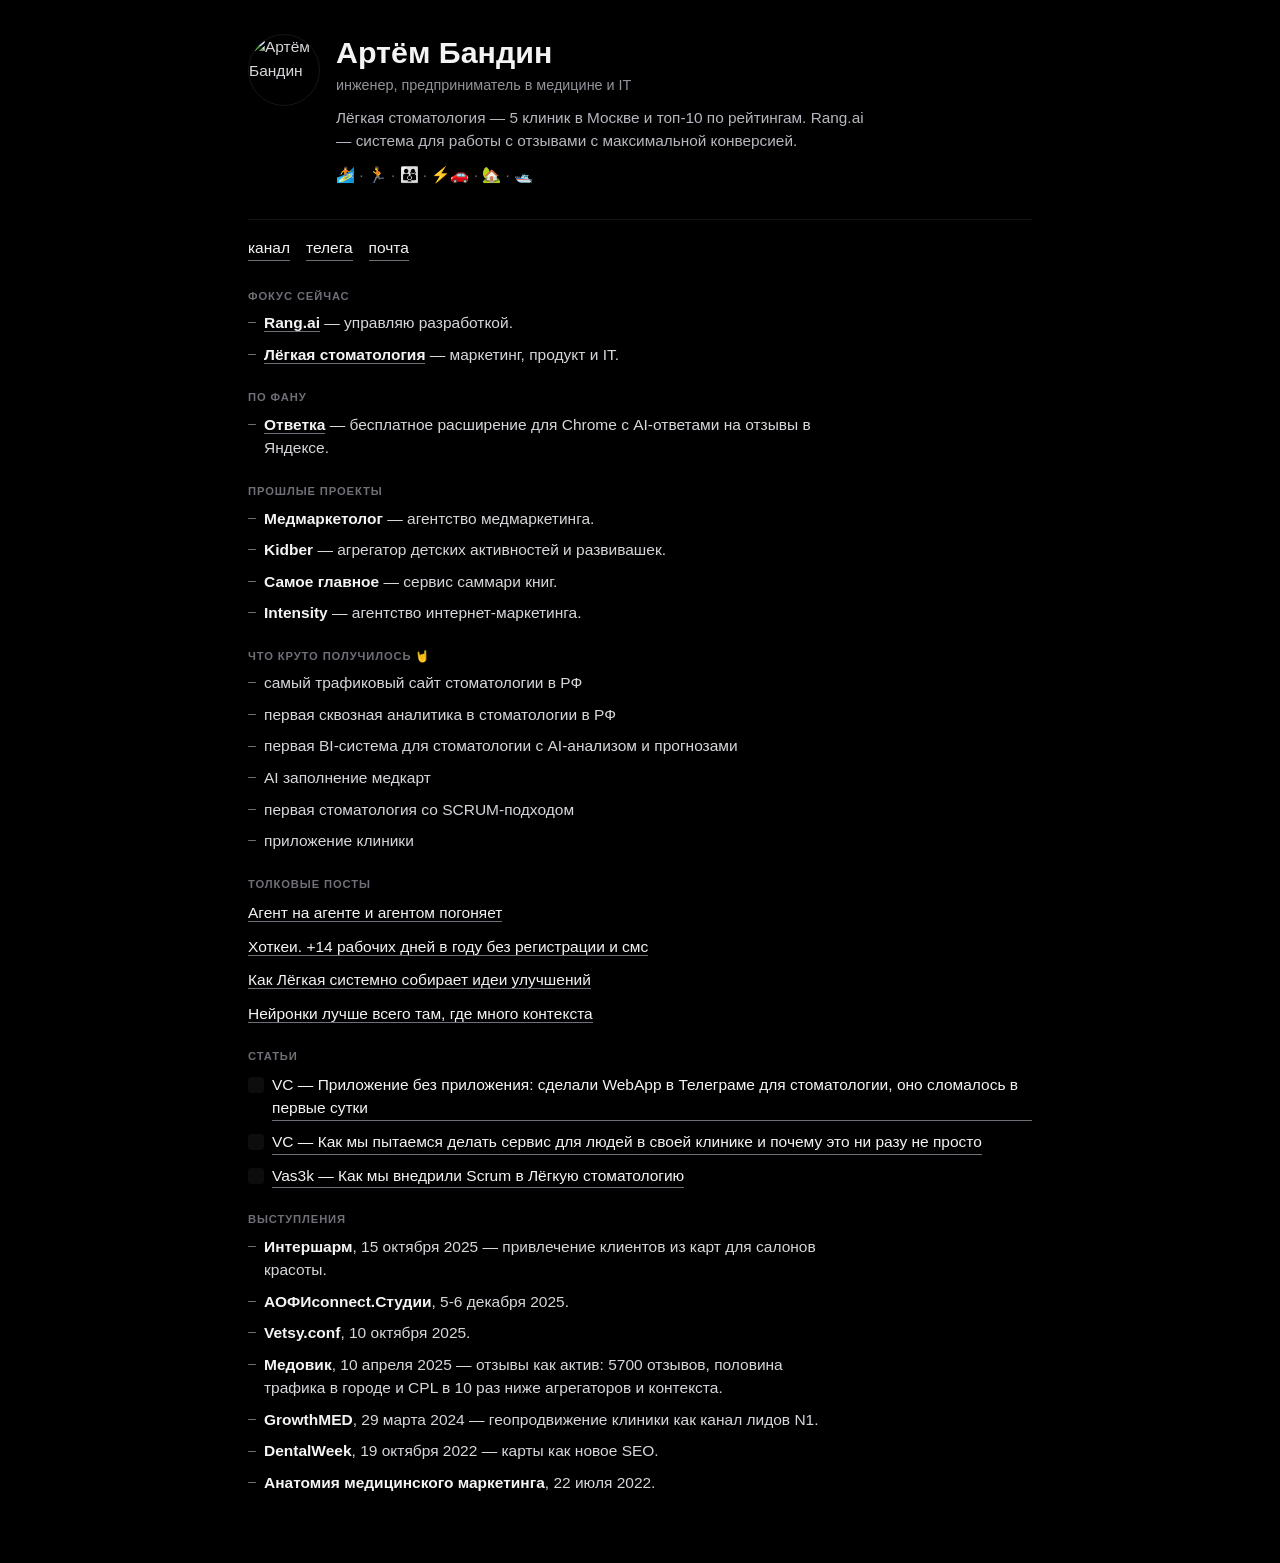
==== commit 370f2bcb: "Update link styling to improve visibility on hover" ====
--- a/index.html
+++ b/index.html
@@ -103,7 +103,7 @@
     .intro p:first-child { color: #b7b7bf; }
     .intro p:last-child { color: var(--faint); }
     .links { margin: 16px 0 28px; display:flex; flex-wrap:wrap; gap: 10px 16px; }
-    a { color: var(--accent); text-decoration: none; border-bottom: 1px solid transparent; }
+    a { color: var(--accent); text-decoration: none; border-bottom: 1px solid var(--faint); }
     a:hover { border-bottom-color: var(--accent); }
     b { color: var(--strong); font-weight: 620; }
     .section { margin-top: 24px; }
